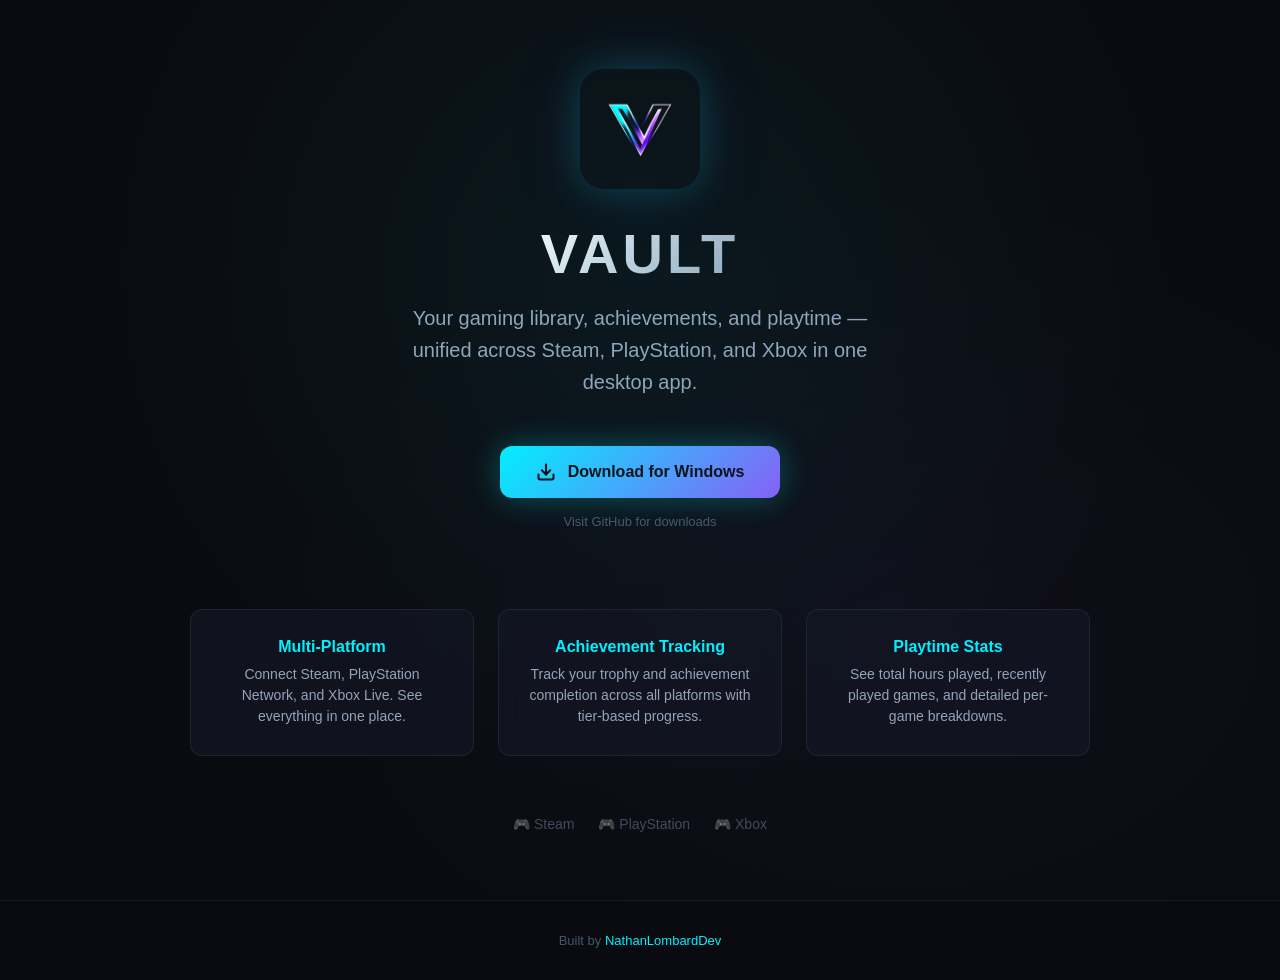
==== docs/index.html @ 3ed3e7dc "Add site code" ====
<!DOCTYPE html>
<html lang="en">
<head>
  <meta charset="UTF-8">
  <meta name="viewport" content="width=device-width, initial-scale=1.0">
  <title>Vault — Your Gaming Library, Unified</title>
  <style>
    * { margin: 0; padding: 0; box-sizing: border-box; }

    body {
      font-family: 'Inter', -apple-system, BlinkMacSystemFont, 'Segoe UI', sans-serif;
      background: #0a0b10;
      color: #f8fafc;
      min-height: 100vh;
      overflow-x: hidden;
    }

    .hero {
      display: flex;
      flex-direction: column;
      align-items: center;
      justify-content: center;
      min-height: 100vh;
      padding: 60px 24px;
      text-align: center;
      position: relative;
    }

    .hero::before {
      content: '';
      position: absolute;
      top: 0; left: 0; right: 0; bottom: 0;
      background: radial-gradient(ellipse at 50% 30%, rgba(0, 240, 255, 0.06) 0%, transparent 60%),
                  radial-gradient(ellipse at 70% 70%, rgba(139, 92, 246, 0.04) 0%, transparent 50%);
      pointer-events: none;
    }

    .logo {
      width: 120px;
      height: 120px;
      border-radius: 24px;
      margin-bottom: 32px;
      box-shadow: 0 0 40px rgba(0, 240, 255, 0.2), 0 0 80px rgba(139, 92, 246, 0.1);
      position: relative;
    }

    h1 {
      font-size: 56px;
      font-weight: 800;
      letter-spacing: 4px;
      margin-bottom: 16px;
      background: linear-gradient(135deg, #f8fafc 0%, #94a3b8 100%);
      -webkit-background-clip: text;
      -webkit-text-fill-color: transparent;
    }

    .tagline {
      font-size: 20px;
      color: #94a3b8;
      max-width: 500px;
      line-height: 1.6;
      margin-bottom: 48px;
    }

    .download-btn {
      display: inline-flex;
      align-items: center;
      gap: 12px;
      padding: 16px 36px;
      background: linear-gradient(135deg, #00f0ff 0%, #8b5cf6 100%);
      color: #0a0b10;
      font-size: 16px;
      font-weight: 700;
      border: none;
      border-radius: 12px;
      cursor: pointer;
      text-decoration: none;
      transition: transform 0.2s, box-shadow 0.2s;
      box-shadow: 0 0 30px rgba(0, 240, 255, 0.3);
    }

    .download-btn:hover {
      transform: translateY(-2px);
      box-shadow: 0 0 50px rgba(0, 240, 255, 0.4), 0 8px 32px rgba(0, 0, 0, 0.4);
    }

    .download-btn svg {
      width: 20px;
      height: 20px;
    }

    .version {
      margin-top: 16px;
      font-size: 13px;
      color: #475569;
    }

    .features {
      display: grid;
      grid-template-columns: repeat(auto-fit, minmax(240px, 1fr));
      gap: 24px;
      max-width: 900px;
      margin-top: 80px;
      position: relative;
    }

    .feature-card {
      background: rgba(21, 24, 38, 0.65);
      border: 1px solid rgba(255, 255, 255, 0.07);
      border-radius: 12px;
      padding: 28px 24px;
      backdrop-filter: blur(12px);
    }

    .feature-card h3 {
      font-size: 16px;
      font-weight: 700;
      margin-bottom: 8px;
      color: #00f0ff;
    }

    .feature-card p {
      font-size: 14px;
      color: #94a3b8;
      line-height: 1.5;
    }

    .platforms {
      display: flex;
      gap: 24px;
      margin-top: 60px;
      opacity: 0.6;
      font-size: 14px;
      color: #64748b;
    }

    .platforms span {
      display: flex;
      align-items: center;
      gap: 6px;
    }

    footer {
      text-align: center;
      padding: 32px;
      color: #475569;
      font-size: 13px;
      border-top: 1px solid rgba(255, 255, 255, 0.05);
    }

    footer a {
      color: #00f0ff;
      text-decoration: none;
    }
  </style>
</head>
<body>
  <section class="hero">
    <img src="icon.png" alt="Vault" class="logo" />
    <h1>VAULT</h1>
    <p class="tagline">Your gaming library, achievements, and playtime — unified across Steam, PlayStation, and Xbox in one desktop app.</p>

    <a id="download-btn" href="#" class="download-btn">
      <svg viewBox="0 0 24 24" fill="none" stroke="currentColor" stroke-width="2.5" stroke-linecap="round" stroke-linejoin="round">
        <path d="M21 15v4a2 2 0 0 1-2 2H5a2 2 0 0 1-2-2v-4" />
        <polyline points="7 10 12 15 17 10" />
        <line x1="12" y1="15" x2="12" y2="3" />
      </svg>
      <span id="download-text">Download for Windows</span>
    </a>
    <p class="version" id="version-text">Checking latest version...</p>

    <div class="features">
      <div class="feature-card">
        <h3>Multi-Platform</h3>
        <p>Connect Steam, PlayStation Network, and Xbox Live. See everything in one place.</p>
      </div>
      <div class="feature-card">
        <h3>Achievement Tracking</h3>
        <p>Track your trophy and achievement completion across all platforms with tier-based progress.</p>
      </div>
      <div class="feature-card">
        <h3>Playtime Stats</h3>
        <p>See total hours played, recently played games, and detailed per-game breakdowns.</p>
      </div>
    </div>

    <div class="platforms">
      <span>🎮 Steam</span>
      <span>🎮 PlayStation</span>
      <span>🎮 Xbox</span>
    </div>
  </section>

  <footer>
    <p>Built by <a href="https://github.com/NathanLombardDev">NathanLombardDev</a></p>
  </footer>

  <script>
    fetch('https://api.github.com/repos/NathanLombardDev/vault-releases/releases/latest')
      .then(r => r.json())
      .then(release => {
        const setupAsset = release.assets.find(a => a.name.endsWith('.exe') && a.name.includes('Setup'));
        const btn = document.getElementById('download-btn');
        const text = document.getElementById('download-text');
        const version = document.getElementById('version-text');

        if (setupAsset) {
          btn.href = setupAsset.browser_download_url;
          text.textContent = `Download Vault ${release.tag_name}`;
          version.textContent = `${release.tag_name} — Windows 10/11`;
        } else {
          text.textContent = 'Download for Windows';
          version.textContent = 'Latest release available';
          btn.href = release.html_url;
        }
      })
      .catch(() => {
        document.getElementById('version-text').textContent = 'Visit GitHub for downloads';
        document.getElementById('download-btn').href = 'https://github.com/NathanLombardDev/vault-releases/releases/latest';
      });
  </script>
</body>
</html>
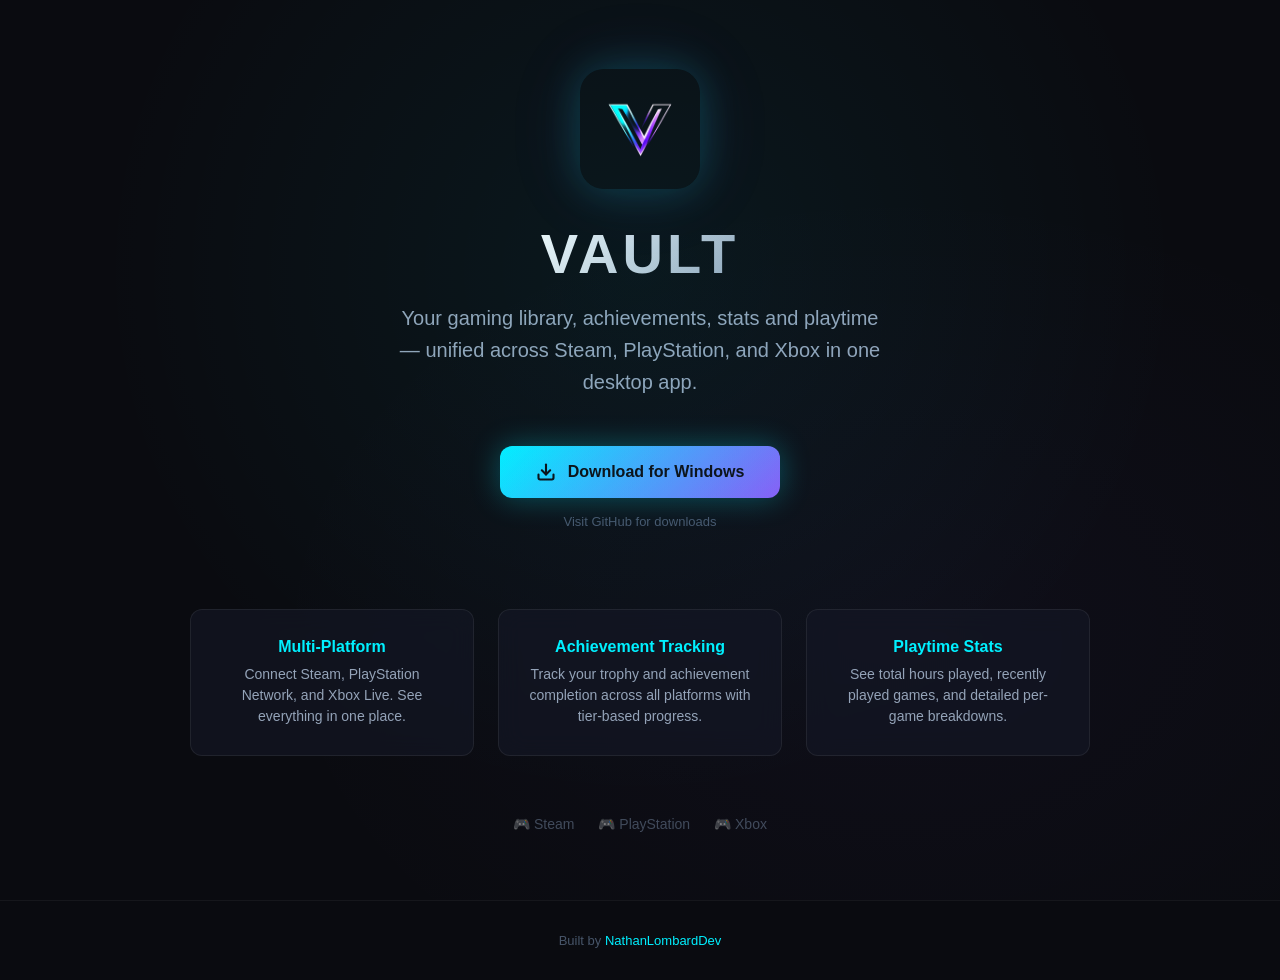
==== commit 5667cea8: "Update" ====
--- a/docs/index.html
+++ b/docs/index.html
@@ -158,7 +158,7 @@
   <section class="hero">
     <img src="icon.png" alt="Vault" class="logo" />
     <h1>VAULT</h1>
-    <p class="tagline">Your gaming library, achievements, and playtime — unified across Steam, PlayStation, and Xbox in one desktop app.</p>
+    <p class="tagline">Your gaming library, achievements, stats and playtime — unified across Steam, PlayStation, and Xbox in one desktop app.</p>
 
     <a id="download-btn" href="#" class="download-btn">
       <svg viewBox="0 0 24 24" fill="none" stroke="currentColor" stroke-width="2.5" stroke-linecap="round" stroke-linejoin="round">
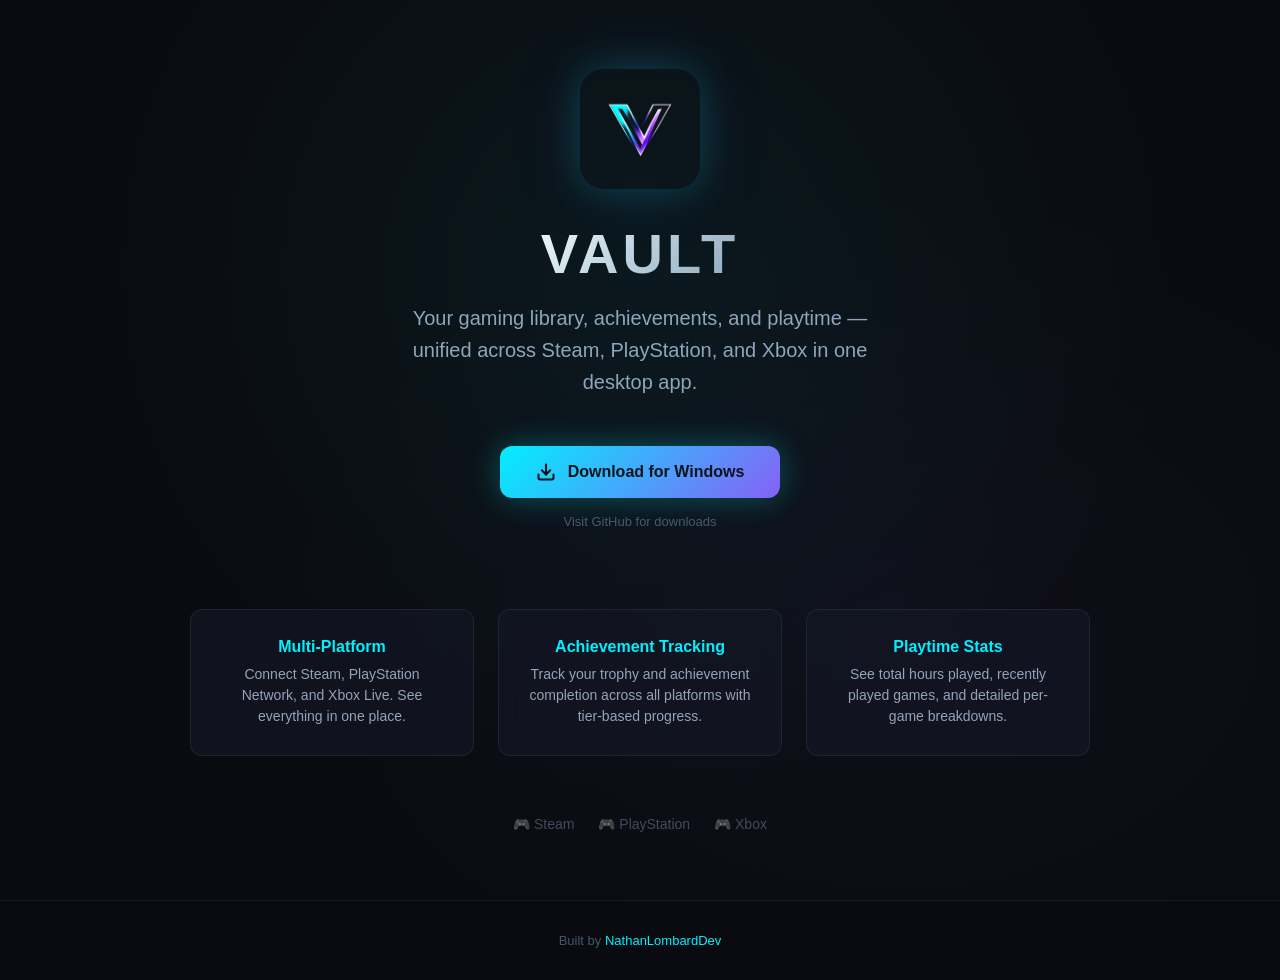
==== commit e296c32e: "Update" ====
--- a/docs/index.html
+++ b/docs/index.html
@@ -4,6 +4,29 @@
   <meta charset="UTF-8">
   <meta name="viewport" content="width=device-width, initial-scale=1.0">
   <title>Vault — Your Gaming Library, Unified</title>
+  
+  <!-- SEO -->
+  <meta name="description" content="Vault is a free desktop app that unifies your Steam, PlayStation, and Epic Games libraries. Track achievements, playtime, and stats across all platforms in one place.">
+  <meta name="keywords" content="vault gaming, gaming library manager, steam tracker, playstation trophies tracker, epic games library, achievement tracker, game launcher, playtime tracker, unified gaming hub, PC gaming app">
+  <meta name="author" content="NathanLombardDev">
+  <link rel="canonical" href="https://nathanlombarddev.github.io/vault-site/">
+
+  <!-- Open Graph (Facebook, Discord, etc.) -->
+  <meta property="og:title" content="Vault — Your Gaming Library, Unified">
+  <meta property="og:description" content="Track your Steam, PlayStation, and Epic Games library, achievements, and playtime in one free desktop app.">
+  <meta property="og:type" content="website">
+  <meta property="og:url" content="https://nathanlombarddev.github.io/vault-site/">
+  <meta property="og:image" content="https://nathanlombarddev.github.io/vault-site/icon.png">
+  <meta property="og:site_name" content="Vault">
+
+  <!-- Twitter Card -->
+  <meta name="twitter:card" content="summary">
+  <meta name="twitter:title" content="Vault — Your Gaming Library, Unified">
+  <meta name="twitter:description" content="Steam + PlayStation + Epic in one app. Track achievements, playtime, and gaming stats.">
+  <meta name="twitter:image" content="https://nathanlombarddev.github.io/vault-site/icon.png">
+
+  <!-- Favicon -->
+  <link rel="icon" type="image/png" href="icon.png">
   <style>
     * { margin: 0; padding: 0; box-sizing: border-box; }
 
@@ -158,7 +181,7 @@
   <section class="hero">
     <img src="icon.png" alt="Vault" class="logo" />
     <h1>VAULT</h1>
-    <p class="tagline">Your gaming library, achievements, stats and playtime — unified across Steam, PlayStation, and Xbox in one desktop app.</p>
+    <p class="tagline">Your gaming library, achievements, and playtime — unified across Steam, PlayStation, and Xbox in one desktop app.</p>
 
     <a id="download-btn" href="#" class="download-btn">
       <svg viewBox="0 0 24 24" fill="none" stroke="currentColor" stroke-width="2.5" stroke-linecap="round" stroke-linejoin="round">
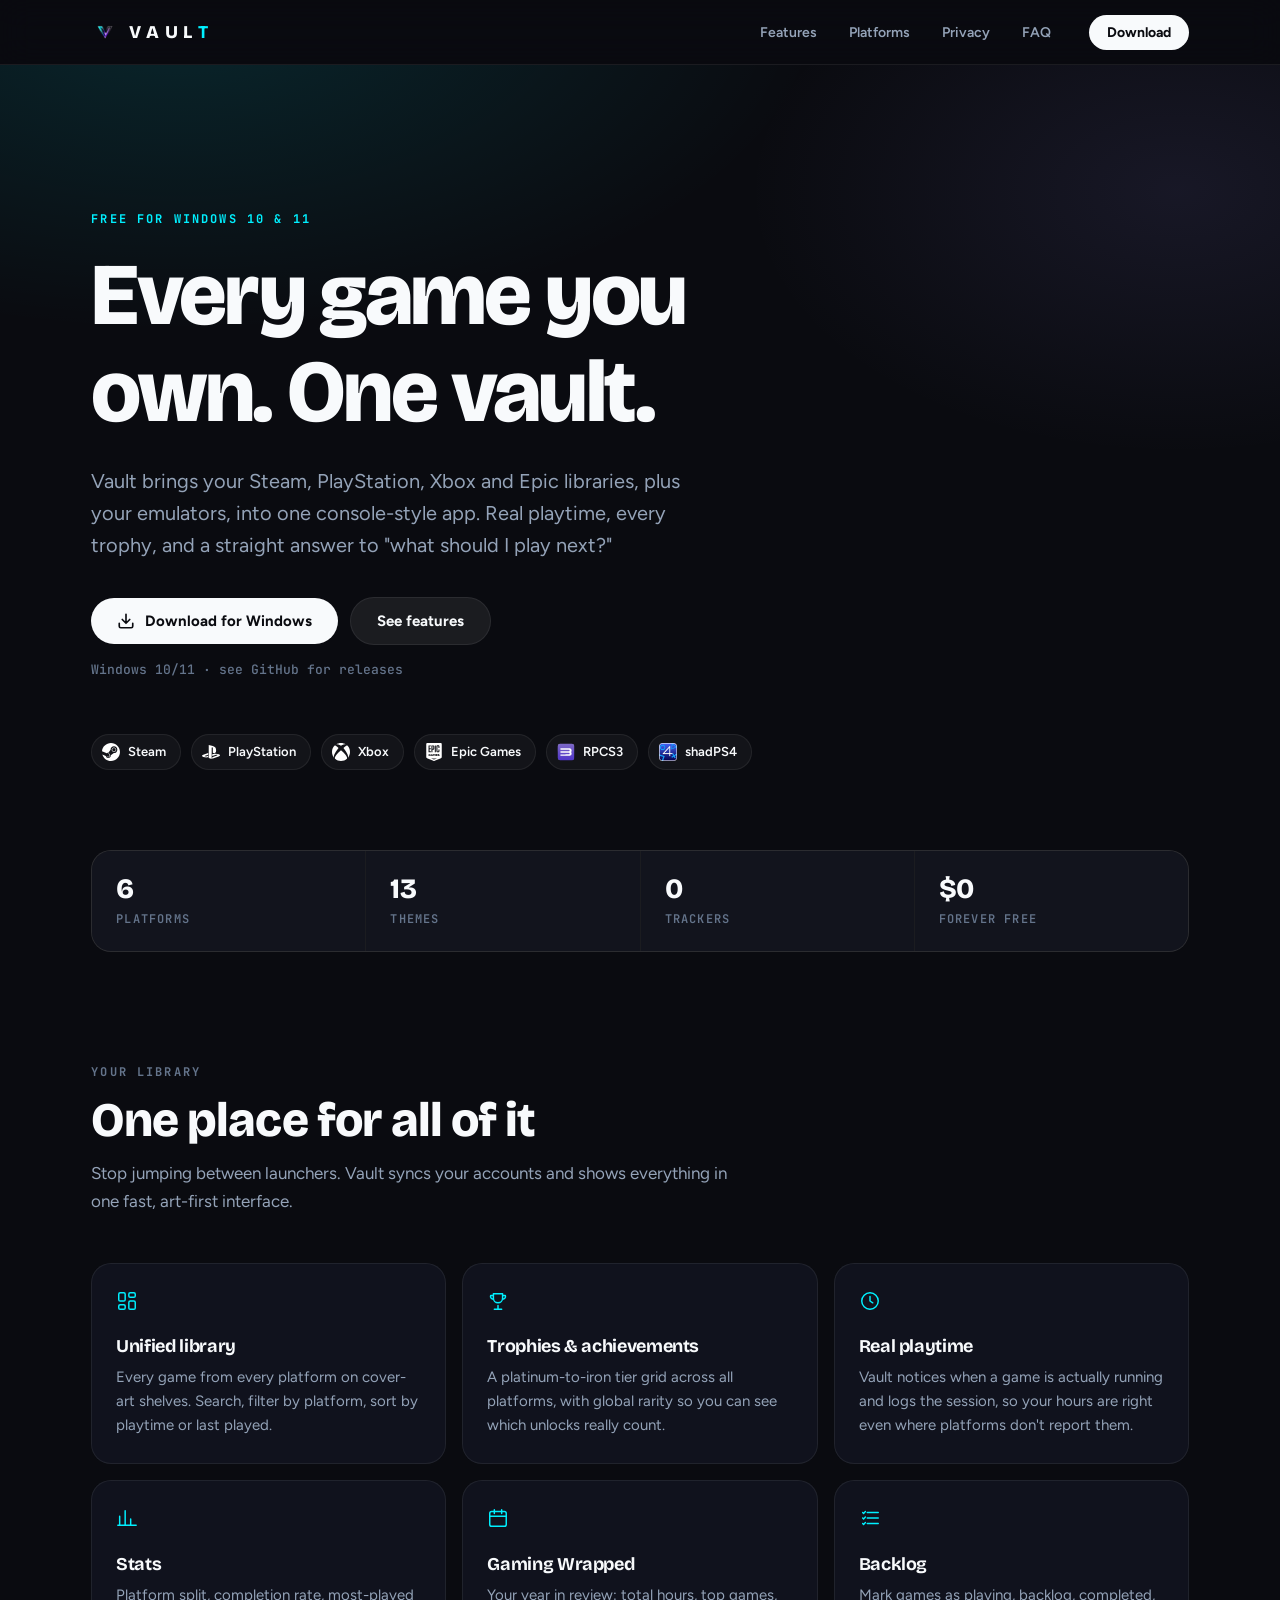
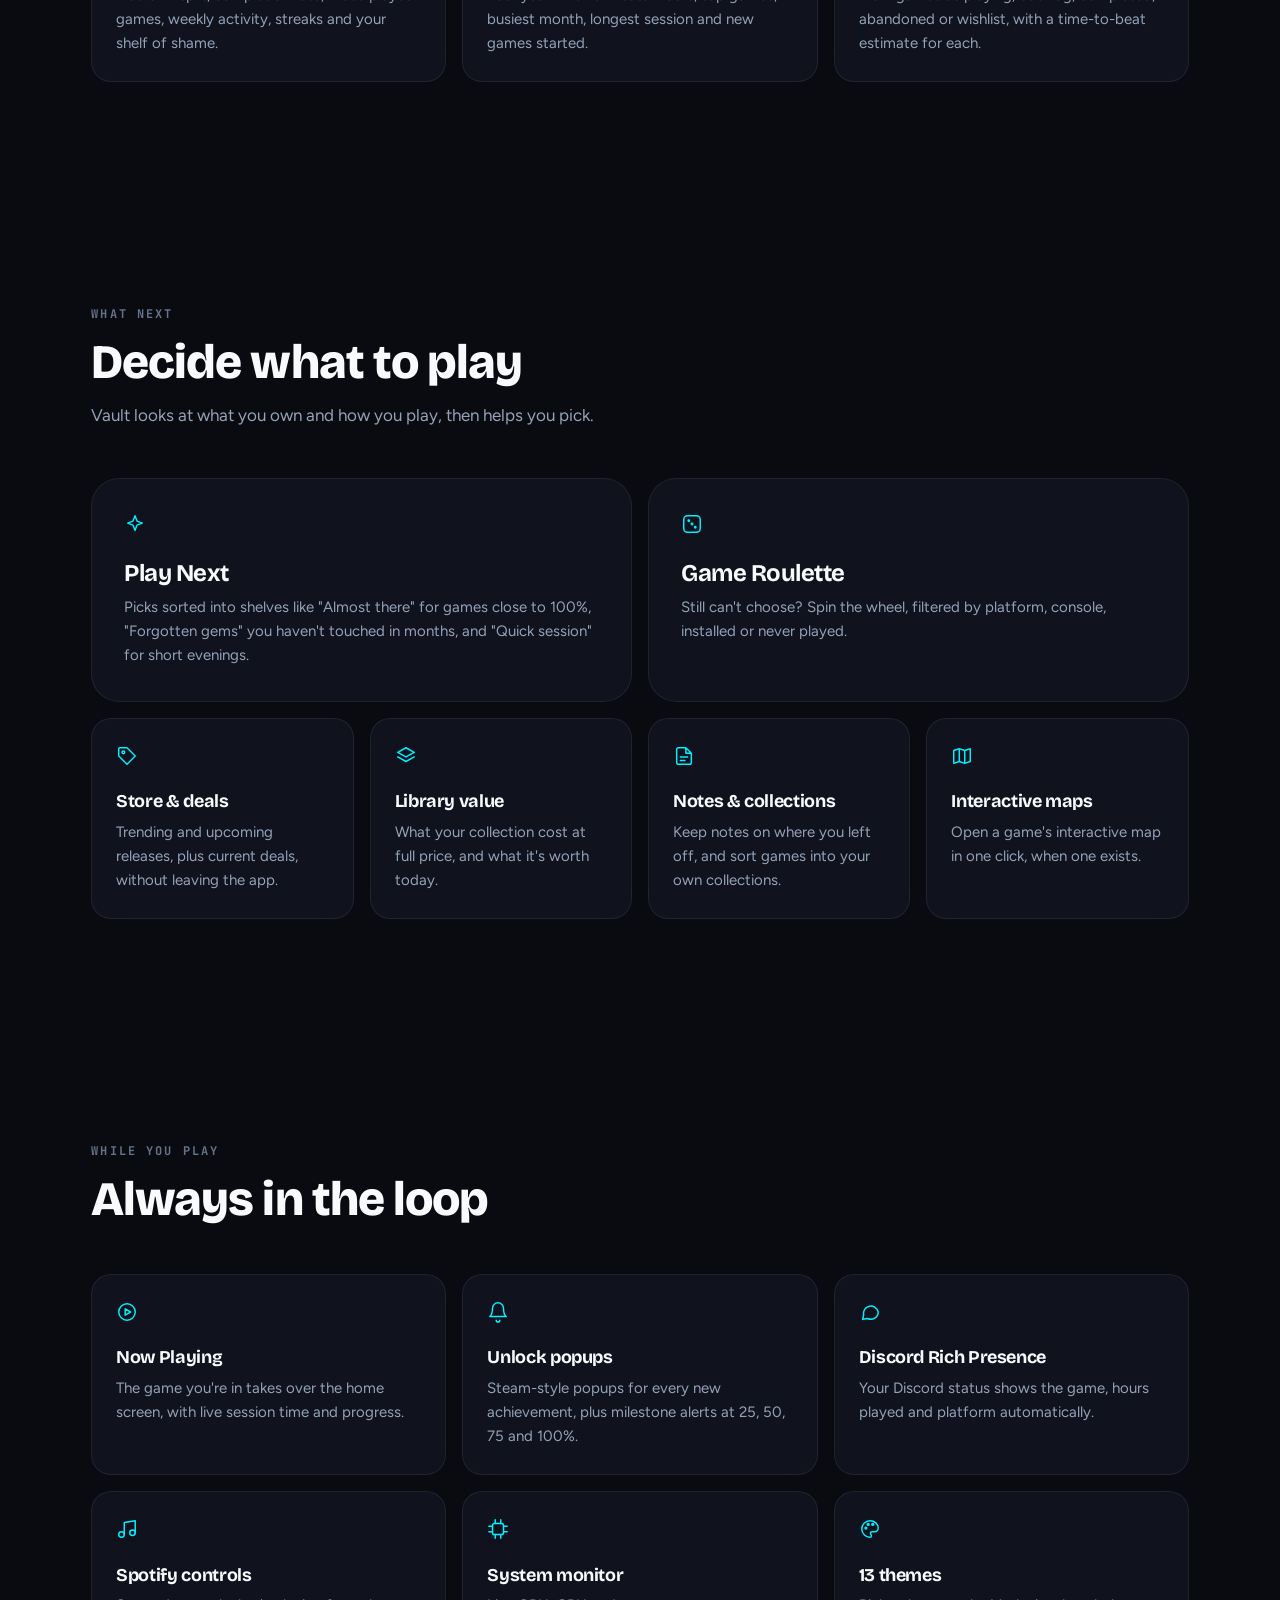
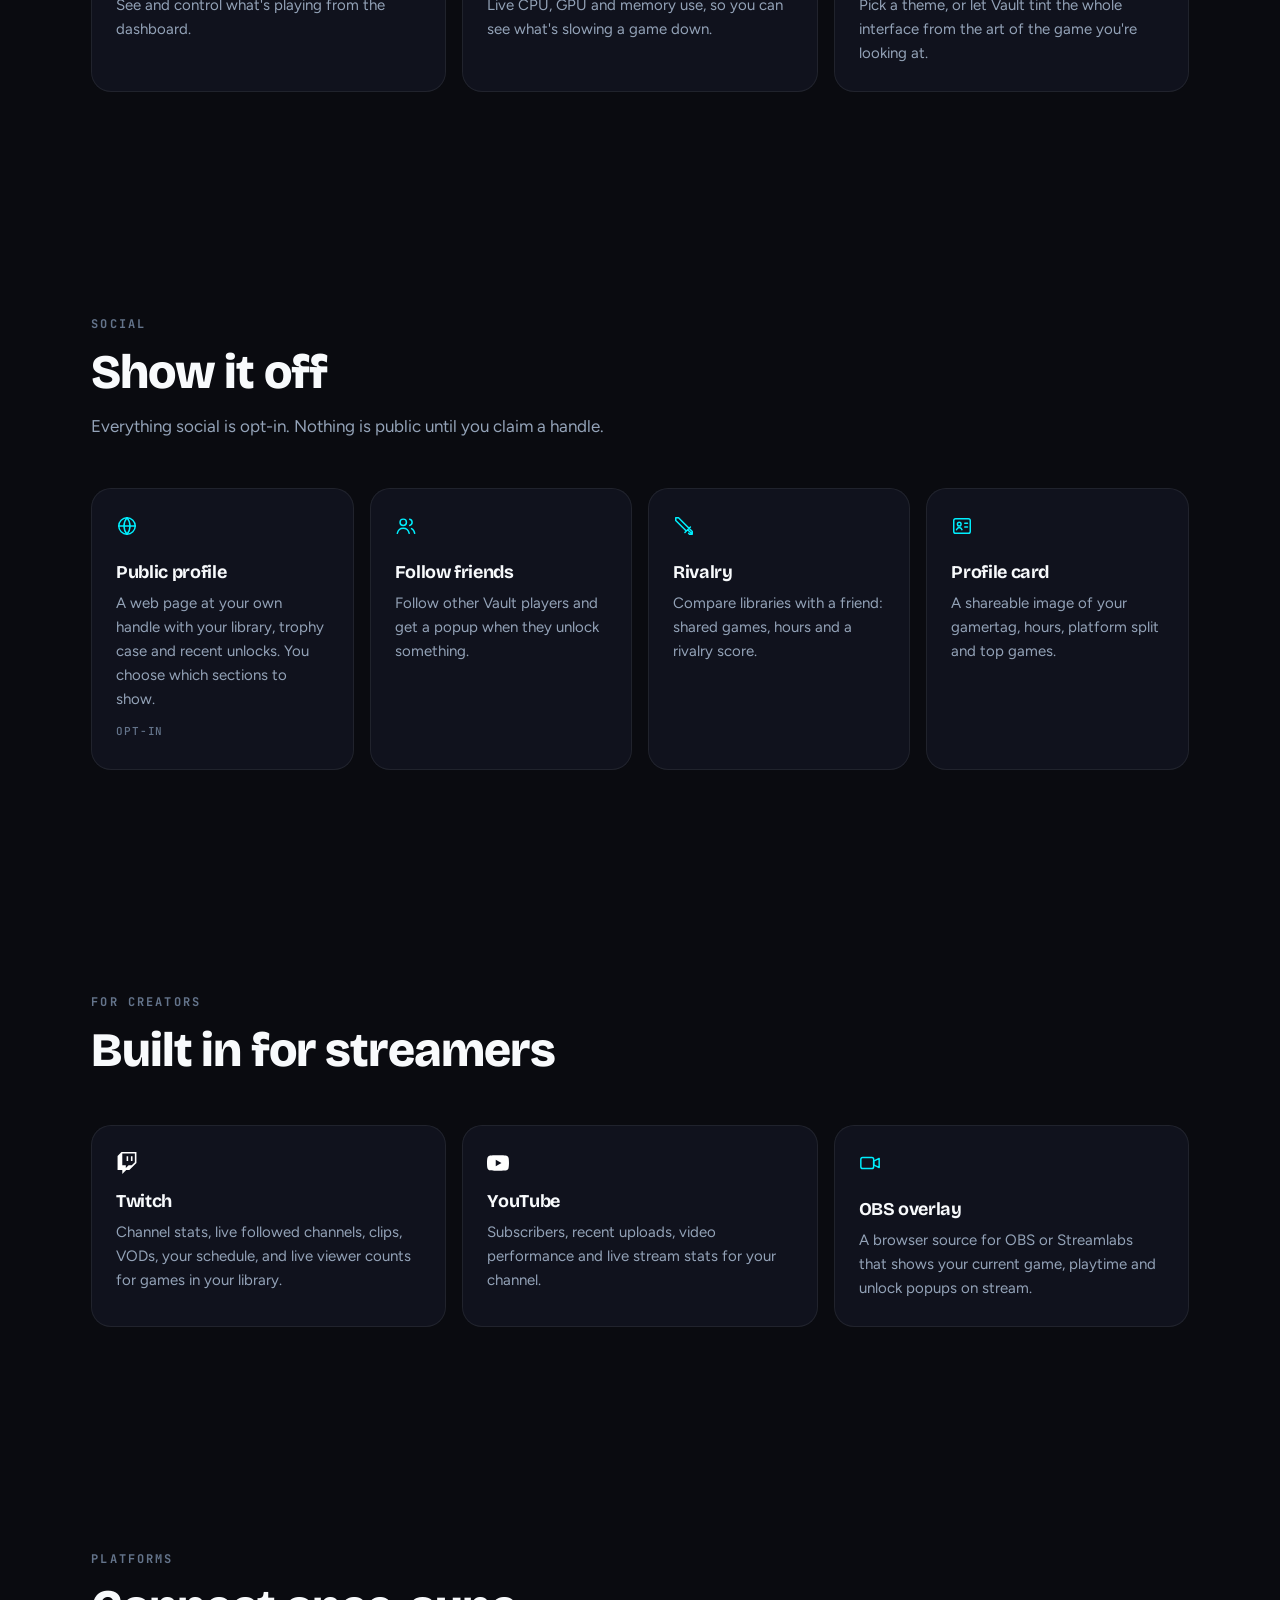
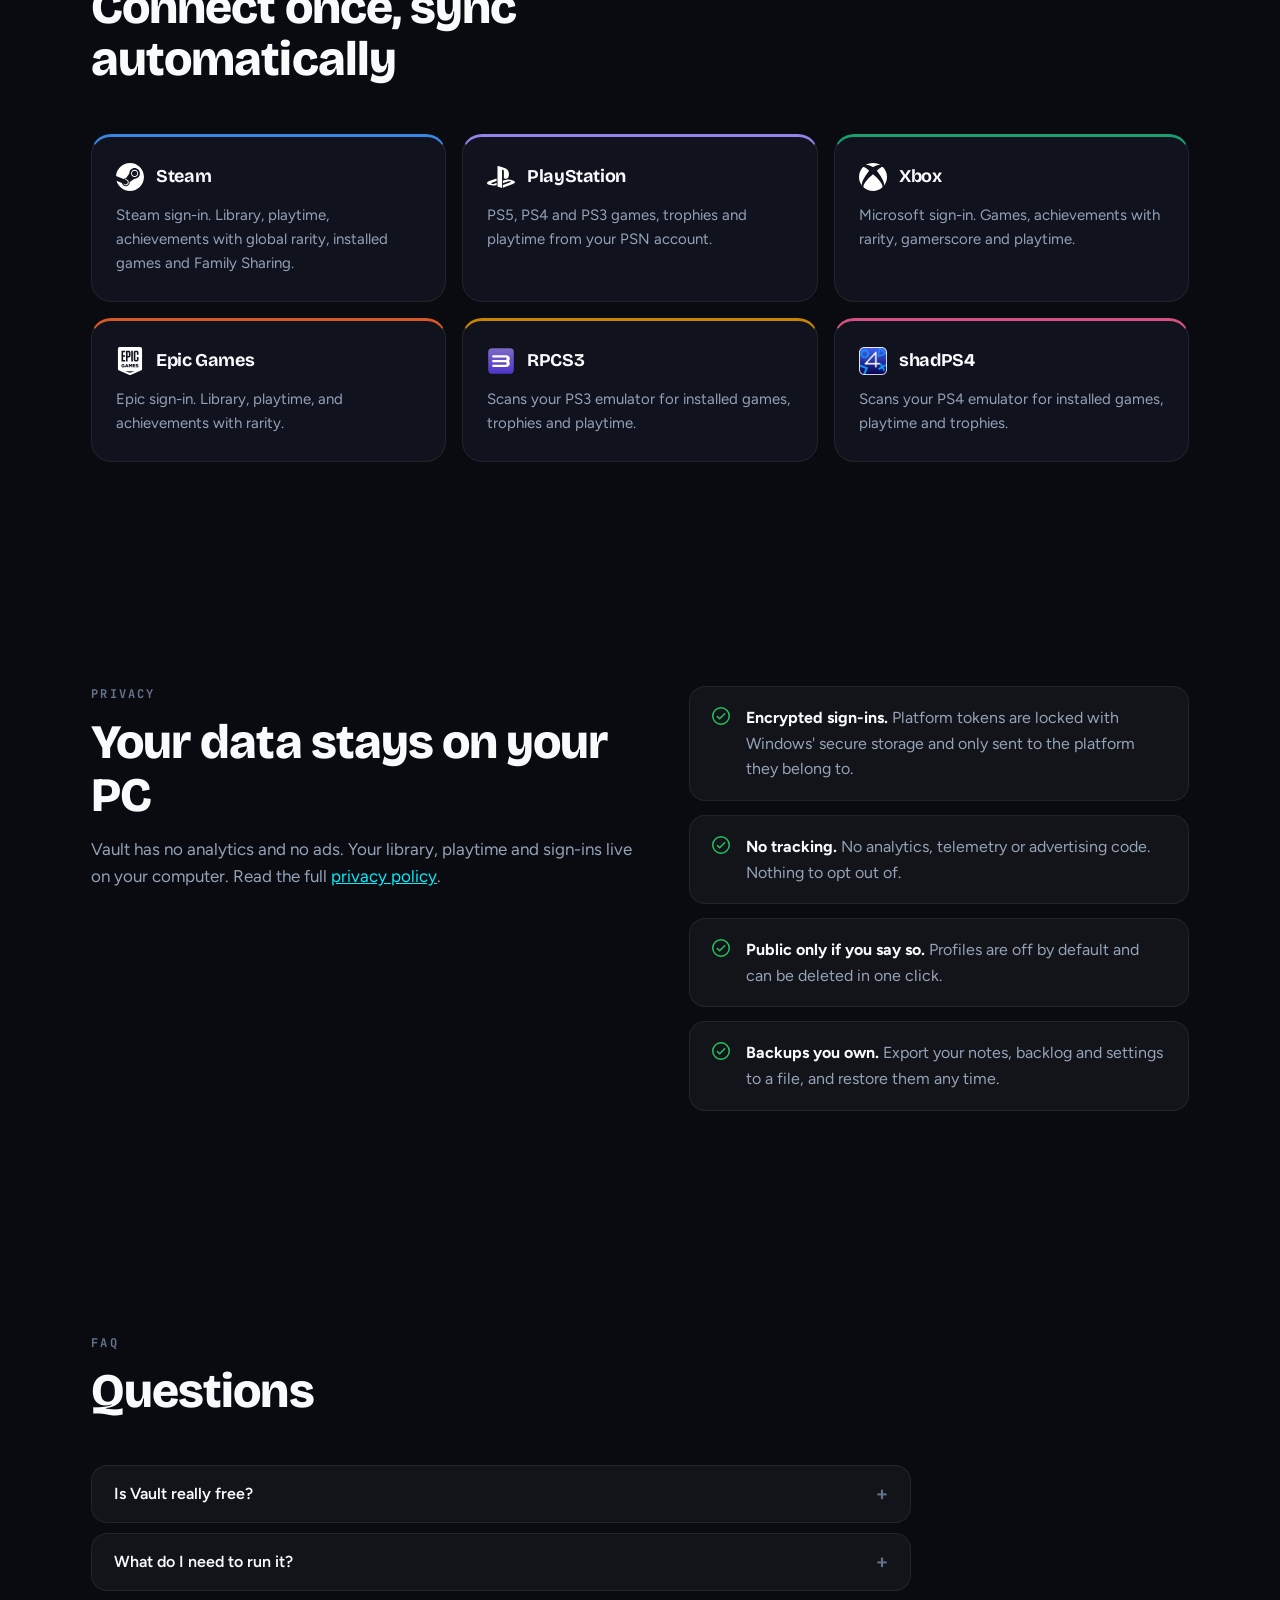
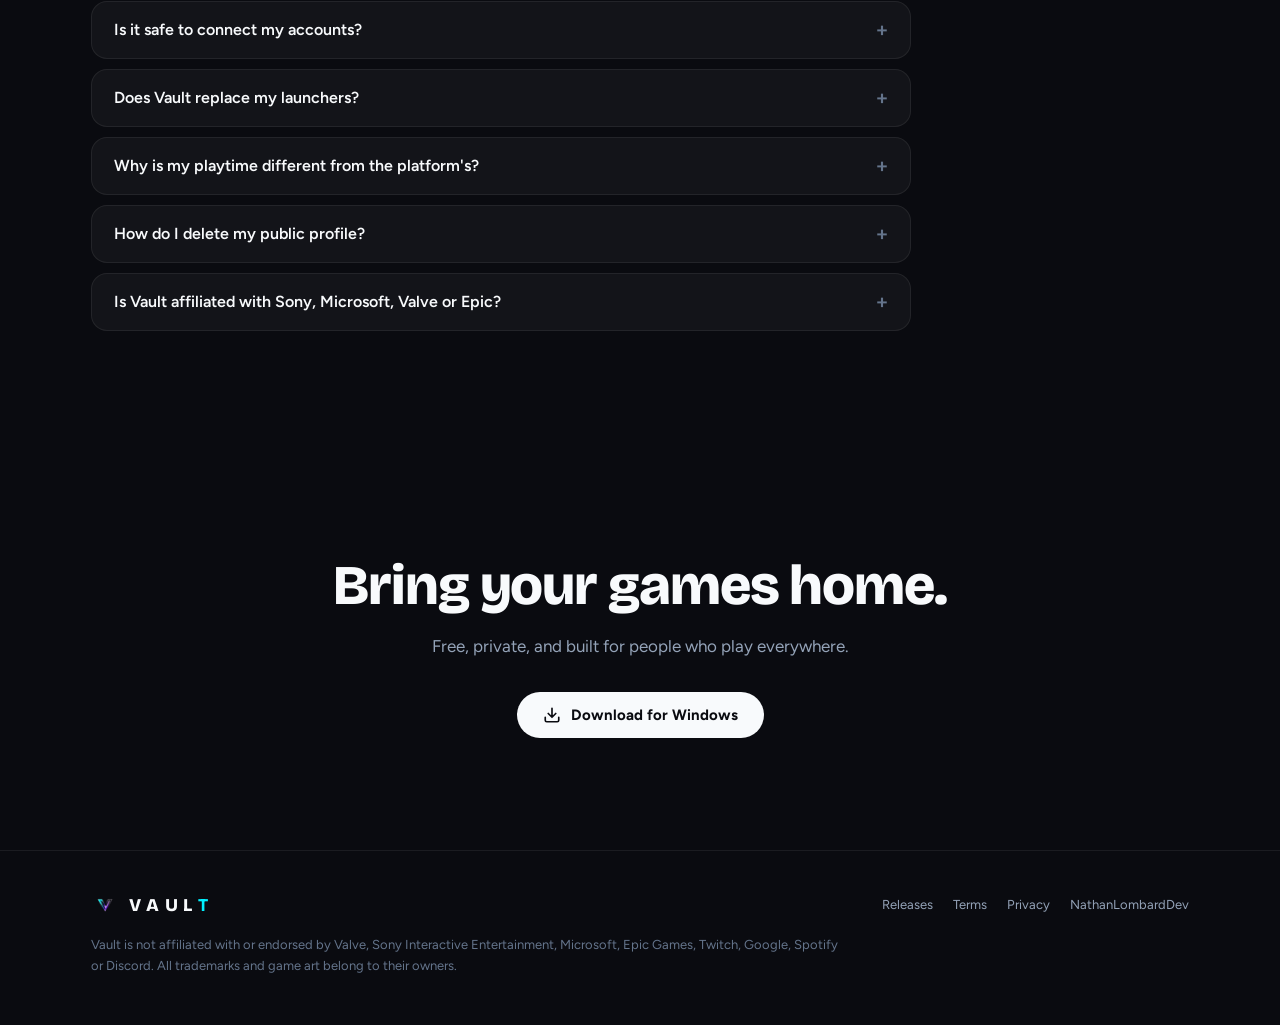
==== commit 72f6b883: "Update site" ====
--- a/docs/index.html
+++ b/docs/index.html
@@ -5,242 +5,302 @@
   <meta name="viewport" content="width=device-width, initial-scale=1.0">
   <title>Vault — Your Gaming Library, Unified</title>
   
+  <!-- Google Verification -->
+  <meta name="google-site-verification" content="nb3yMIqerQhHMlQplHoKM-nxsQSkaZ259lTIOBKz8V0" />
+
   <!-- SEO -->
-  <meta name="description" content="Vault is a free desktop app that unifies your Steam, PlayStation, and Epic Games libraries. Track achievements, playtime, and stats across all platforms in one place.">
-  <meta name="keywords" content="vault gaming, gaming library manager, steam tracker, playstation trophies tracker, epic games library, achievement tracker, game launcher, playtime tracker, unified gaming hub, PC gaming app">
+  <meta name="description" content="Vault is a free desktop app that unifies your Steam, PlayStation, Xbox, and Epic Games libraries. Track achievements, playtime, stats, emulators, public profiles, and more — all in one place.">
+  <meta name="keywords" content="vault gaming, gaming library manager, steam tracker, playstation trophies tracker, xbox achievements, epic games library, achievement tracker, game launcher, playtime tracker, unified gaming hub, PC gaming app, twitch integration, youtube gaming, discord rich presence, gaming wrapped, gaming stats">
   <meta name="author" content="NathanLombardDev">
-  <link rel="canonical" href="https://nathanlombarddev.github.io/vault-site/">
+  <link rel="canonical" href="https://vault.gamer.free/">
 
   <!-- Open Graph (Facebook, Discord, etc.) -->
   <meta property="og:title" content="Vault — Your Gaming Library, Unified">
-  <meta property="og:description" content="Track your Steam, PlayStation, and Epic Games library, achievements, and playtime in one free desktop app.">
+  <meta property="og:description" content="Track your Steam, PlayStation, Xbox, and Epic Games library, achievements, and playtime in one free desktop app.">
   <meta property="og:type" content="website">
-  <meta property="og:url" content="https://nathanlombarddev.github.io/vault-site/">
-  <meta property="og:image" content="https://nathanlombarddev.github.io/vault-site/icon.png">
+  <meta property="og:url" content="https://vault.gamer.free/">
+  <meta property="og:image" content="https://vault.gamer.free/icon.png">
   <meta property="og:site_name" content="Vault">
 
   <!-- Twitter Card -->
-  <meta name="twitter:card" content="summary">
+  <meta name="twitter:card" content="summary_large_image">
   <meta name="twitter:title" content="Vault — Your Gaming Library, Unified">
-  <meta name="twitter:description" content="Steam + PlayStation + Epic in one app. Track achievements, playtime, and gaming stats.">
-  <meta name="twitter:image" content="https://nathanlombarddev.github.io/vault-site/icon.png">
+  <meta name="twitter:description" content="Steam + PlayStation + Xbox + Epic in one app. Track achievements, playtime, streaming stats, and more.">
+  <meta name="twitter:image" content="https://vault.gamer.free/icon.png">
+
+  <!-- Structured Data -->
+  <script type="application/ld+json">
+  {
+    "@context": "https://schema.org",
+    "@type": "SoftwareApplication",
+    "name": "Vault",
+    "description": "A free Windows app that unifies your Steam, PlayStation, Xbox, Epic Games and emulator libraries with achievement tracking, real playtime, stats, public profiles and Twitch/YouTube integration.",
+    "applicationCategory": "GameApplication",
+    "operatingSystem": "Windows",
+    "offers": { "@type": "Offer", "price": "0", "priceCurrency": "USD" },
+    "author": { "@type": "Person", "name": "NathanLombardDev" },
+    "url": "https://vault.gamer.free/"
+  }
+  </script>
 
   <!-- Favicon -->
   <link rel="icon" type="image/png" href="icon.png">
-  <style>
-    * { margin: 0; padding: 0; box-sizing: border-box; }
-
-    body {
-      font-family: 'Inter', -apple-system, BlinkMacSystemFont, 'Segoe UI', sans-serif;
-      background: #0a0b10;
-      color: #f8fafc;
-      min-height: 100vh;
-      overflow-x: hidden;
-    }
-
-    .hero {
-      display: flex;
-      flex-direction: column;
-      align-items: center;
-      justify-content: center;
-      min-height: 100vh;
-      padding: 60px 24px;
-      text-align: center;
-      position: relative;
-    }
-
-    .hero::before {
-      content: '';
-      position: absolute;
-      top: 0; left: 0; right: 0; bottom: 0;
-      background: radial-gradient(ellipse at 50% 30%, rgba(0, 240, 255, 0.06) 0%, transparent 60%),
-                  radial-gradient(ellipse at 70% 70%, rgba(139, 92, 246, 0.04) 0%, transparent 50%);
-      pointer-events: none;
-    }
-
-    .logo {
-      width: 120px;
-      height: 120px;
-      border-radius: 24px;
-      margin-bottom: 32px;
-      box-shadow: 0 0 40px rgba(0, 240, 255, 0.2), 0 0 80px rgba(139, 92, 246, 0.1);
-      position: relative;
-    }
-
-    h1 {
-      font-size: 56px;
-      font-weight: 800;
-      letter-spacing: 4px;
-      margin-bottom: 16px;
-      background: linear-gradient(135deg, #f8fafc 0%, #94a3b8 100%);
-      -webkit-background-clip: text;
-      -webkit-text-fill-color: transparent;
-    }
-
-    .tagline {
-      font-size: 20px;
-      color: #94a3b8;
-      max-width: 500px;
-      line-height: 1.6;
-      margin-bottom: 48px;
-    }
-
-    .download-btn {
-      display: inline-flex;
-      align-items: center;
-      gap: 12px;
-      padding: 16px 36px;
-      background: linear-gradient(135deg, #00f0ff 0%, #8b5cf6 100%);
-      color: #0a0b10;
-      font-size: 16px;
-      font-weight: 700;
-      border: none;
-      border-radius: 12px;
-      cursor: pointer;
-      text-decoration: none;
-      transition: transform 0.2s, box-shadow 0.2s;
-      box-shadow: 0 0 30px rgba(0, 240, 255, 0.3);
-    }
-
-    .download-btn:hover {
-      transform: translateY(-2px);
-      box-shadow: 0 0 50px rgba(0, 240, 255, 0.4), 0 8px 32px rgba(0, 0, 0, 0.4);
-    }
-
-    .download-btn svg {
-      width: 20px;
-      height: 20px;
-    }
-
-    .version {
-      margin-top: 16px;
-      font-size: 13px;
-      color: #475569;
-    }
-
-    .features {
-      display: grid;
-      grid-template-columns: repeat(auto-fit, minmax(240px, 1fr));
-      gap: 24px;
-      max-width: 900px;
-      margin-top: 80px;
-      position: relative;
-    }
-
-    .feature-card {
-      background: rgba(21, 24, 38, 0.65);
-      border: 1px solid rgba(255, 255, 255, 0.07);
-      border-radius: 12px;
-      padding: 28px 24px;
-      backdrop-filter: blur(12px);
-    }
-
-    .feature-card h3 {
-      font-size: 16px;
-      font-weight: 700;
-      margin-bottom: 8px;
-      color: #00f0ff;
-    }
-
-    .feature-card p {
-      font-size: 14px;
-      color: #94a3b8;
-      line-height: 1.5;
-    }
-
-    .platforms {
-      display: flex;
-      gap: 24px;
-      margin-top: 60px;
-      opacity: 0.6;
-      font-size: 14px;
-      color: #64748b;
-    }
-
-    .platforms span {
-      display: flex;
-      align-items: center;
-      gap: 6px;
-    }
-
-    footer {
-      text-align: center;
-      padding: 32px;
-      color: #475569;
-      font-size: 13px;
-      border-top: 1px solid rgba(255, 255, 255, 0.05);
-    }
-
-    footer a {
-      color: #00f0ff;
-      text-decoration: none;
-    }
-  </style>
+  <link rel="preconnect" href="https://fonts.googleapis.com">
+  <link rel="preconnect" href="https://fonts.gstatic.com" crossorigin>
+  <link href="https://fonts.googleapis.com/css2?family=Bricolage+Grotesque:opsz,wght@12..96,700;12..96,800&family=Figtree:wght@400;500;600;700&family=JetBrains+Mono:wght@500;700&display=swap" rel="stylesheet">
+  <link rel="stylesheet" href="site.css">
 </head>
 <body>
-  <section class="hero">
-    <img src="icon.png" alt="Vault" class="logo" />
-    <h1>VAULT</h1>
-    <p class="tagline">Your gaming library, achievements, and playtime — unified across Steam, PlayStation, and Xbox in one desktop app.</p>
-
-    <a id="download-btn" href="#" class="download-btn">
-      <svg viewBox="0 0 24 24" fill="none" stroke="currentColor" stroke-width="2.5" stroke-linecap="round" stroke-linejoin="round">
-        <path d="M21 15v4a2 2 0 0 1-2 2H5a2 2 0 0 1-2-2v-4" />
-        <polyline points="7 10 12 15 17 10" />
-        <line x1="12" y1="15" x2="12" y2="3" />
-      </svg>
-      <span id="download-text">Download for Windows</span>
-    </a>
-    <p class="version" id="version-text">Checking latest version...</p>
-
-    <div class="features">
-      <div class="feature-card">
-        <h3>Multi-Platform</h3>
-        <p>Connect Steam, PlayStation Network, and Xbox Live. See everything in one place.</p>
-      </div>
-      <div class="feature-card">
-        <h3>Achievement Tracking</h3>
-        <p>Track your trophy and achievement completion across all platforms with tier-based progress.</p>
-      </div>
-      <div class="feature-card">
-        <h3>Playtime Stats</h3>
-        <p>See total hours played, recently played games, and detailed per-game breakdowns.</p>
-      </div>
+  <svg width="0" height="0" style="position:absolute" aria-hidden="true">
+    <symbol id="i-download" viewBox="0 0 24 24"><path d="M21 15v4a2 2 0 0 1-2 2H5a2 2 0 0 1-2-2v-4M7 10l5 5 5-5M12 15V3"/></symbol>
+    <symbol id="i-grid" viewBox="0 0 24 24"><rect x="3" y="3" width="7" height="9" rx="1.5"/><rect x="14" y="3" width="7" height="5" rx="1.5"/><rect x="14" y="12" width="7" height="9" rx="1.5"/><rect x="3" y="16" width="7" height="5" rx="1.5"/></symbol>
+    <symbol id="i-trophy" viewBox="0 0 24 24"><path d="M8 21h8M12 17v4M7 4h10v5a5 5 0 0 1-10 0V4zM7 6H4a3 3 0 0 0 3 4M17 6h3a3 3 0 0 1-3 4"/></symbol>
+    <symbol id="i-clock" viewBox="0 0 24 24"><circle cx="12" cy="12" r="9"/><path d="M12 7v5l3 2"/></symbol>
+    <symbol id="i-chart" viewBox="0 0 24 24"><path d="M4 20V10M10 20V4M16 20v-7M22 20H2"/></symbol>
+    <symbol id="i-calendar" viewBox="0 0 24 24"><rect x="3" y="5" width="18" height="16" rx="2"/><path d="M3 10h18M8 3v4M16 3v4"/></symbol>
+    <symbol id="i-list" viewBox="0 0 24 24"><path d="M9 6h12M9 12h12M9 18h12M4 6l1 1 2-2M4 12l1 1 2-2M4 18l1 1 2-2"/></symbol>
+    <symbol id="i-spark" viewBox="0 0 24 24"><path d="M12 3l2.2 5.8L20 11l-5.8 2.2L12 19l-2.2-5.8L4 11l5.8-2.2z"/></symbol>
+    <symbol id="i-dice" viewBox="0 0 24 24"><rect x="3" y="3" width="18" height="18" rx="4"/><circle cx="8.5" cy="8.5" r=".8"/><circle cx="15.5" cy="15.5" r=".8"/><circle cx="12" cy="12" r=".8"/></symbol>
+    <symbol id="i-tag" viewBox="0 0 24 24"><path d="M3 12V4a1 1 0 0 1 1-1h8l9 9-9 9z"/><circle cx="8" cy="8" r="1.5"/></symbol>
+    <symbol id="i-map" viewBox="0 0 24 24"><path d="M9 4L3 6v14l6-2 6 2 6-2V4l-6 2zM9 4v14M15 6v14"/></symbol>
+    <symbol id="i-note" viewBox="0 0 24 24"><path d="M14 3H6a2 2 0 0 0-2 2v14a2 2 0 0 0 2 2h12a2 2 0 0 0 2-2V9zM14 3v6h6M8 13h8M8 17h5"/></symbol>
+    <symbol id="i-play" viewBox="0 0 24 24"><circle cx="12" cy="12" r="9"/><path d="M10 8.5v7l6-3.5z"/></symbol>
+    <symbol id="i-bell" viewBox="0 0 24 24"><path d="M6 8a6 6 0 0 1 12 0c0 7 3 9 3 9H3s3-2 3-9M10 21a2 2 0 0 0 4 0"/></symbol>
+    <symbol id="i-users" viewBox="0 0 24 24"><circle cx="9" cy="8" r="3.5"/><path d="M2.5 20c.8-3.4 3.4-5.5 6.5-5.5s5.7 2.1 6.5 5.5M16 4.6a3.5 3.5 0 0 1 0 6.8M18 14.8c1.8.8 3 2.6 3.5 5.2"/></symbol>
+    <symbol id="i-chat" viewBox="0 0 24 24"><path d="M21 12a8 8 0 0 1-11.6 7.1L4 20l1-4.6A8 8 0 1 1 21 12z"/></symbol>
+    <symbol id="i-music" viewBox="0 0 24 24"><path d="M9 18V5l12-2v13"/><circle cx="6" cy="18" r="3"/><circle cx="18" cy="16" r="3"/></symbol>
+    <symbol id="i-cpu" viewBox="0 0 24 24"><rect x="6" y="6" width="12" height="12" rx="2"/><path d="M9 2v4M15 2v4M9 18v4M15 18v4M2 9h4M2 15h4M18 9h4M18 15h4"/></symbol>
+    <symbol id="i-globe" viewBox="0 0 24 24"><circle cx="12" cy="12" r="9"/><path d="M3 12h18M12 3a14 14 0 0 1 0 18M12 3a14 14 0 0 0 0 18"/></symbol>
+    <symbol id="i-swords" viewBox="0 0 24 24"><path d="M14.5 17.5L3 6V3h3l11.5 11.5M13 19l6-6M16 16l4 4M19 21l2-2M9.5 6.5L21 18v3h-3l-1-1"/></symbol>
+    <symbol id="i-card" viewBox="0 0 24 24"><rect x="3" y="4" width="18" height="16" rx="2"/><circle cx="9" cy="10" r="2"/><path d="M6 16c.6-1.6 1.8-2.4 3-2.4s2.4.8 3 2.4M15 9h3M15 13h3"/></symbol>
+    <symbol id="i-video" viewBox="0 0 24 24"><rect x="2" y="6" width="14" height="12" rx="2"/><path d="M16 10l6-3v10l-6-3z"/></symbol>
+    <symbol id="i-layers" viewBox="0 0 24 24"><path d="M12 3l9 5-9 5-9-5zM3 13l9 5 9-5"/></symbol>
+    <symbol id="i-palette" viewBox="0 0 24 24"><path d="M12 3a9 9 0 0 0 0 18c1.1 0 1.5-.8 1.5-1.5 0-1.5-1-1.7-1-3 0-1 .8-1.5 1.8-1.5H17a4 4 0 0 0 4-4c0-4.4-4-8-9-8z"/><circle cx="7.5" cy="11" r="1"/><circle cx="10" cy="7" r="1"/><circle cx="15" cy="7" r="1"/></symbol>
+    <symbol id="i-refresh" viewBox="0 0 24 24"><path d="M21 12a9 9 0 0 1-15.5 6.2M3 12A9 9 0 0 1 18.5 5.8M18 2v4h-4M6 22v-4h4"/></symbol>
+    <symbol id="i-check" viewBox="0 0 24 24"><circle cx="12" cy="12" r="9"/><path d="M8 12.5l2.5 2.5L16 9.5"/></symbol>
+  </svg>
+
+  <header class="top">
+    <div class="wrap">
+      <a class="brand" href="./"><img src="icon.png" alt=""><span>VAUL<b>T</b></span></a>
+      <nav class="nav" aria-label="Sections">
+        <a href="#features">Features</a>
+        <a href="#platforms">Platforms</a>
+        <a href="#privacy">Privacy</a>
+        <a href="#faq">FAQ</a>
+      </nav>
+      <a class="btn btn-play js-download" href="https://github.com/NathanLombardDev/vault-releases/releases/latest">Download</a>
     </div>
-
-    <div class="platforms">
-      <span>🎮 Steam</span>
-      <span>🎮 PlayStation</span>
-      <span>🎮 Xbox</span>
+  </header>
+
+  <main>
+    <section class="hero">
+      <div class="wrap">
+        <span class="eyebrow">Free for Windows 10 &amp; 11</span>
+        <h1>Every game you own. One vault.</h1>
+        <p class="lead">Vault brings your Steam, PlayStation, Xbox and Epic libraries, plus your emulators, into one console-style app. Real playtime, every trophy, and a straight answer to "what should I play next?"</p>
+        <div class="actions">
+          <a class="btn btn-play js-download" href="https://github.com/NathanLombardDev/vault-releases/releases/latest">
+            <svg class="icon"><use href="#i-download"/></svg><span class="js-download-text">Download for Windows</span>
+          </a>
+          <a class="btn btn-ghost" href="#features">See features</a>
+        </div>
+        <p class="version" id="version-text">Checking latest version…</p>
+
+        <div class="plats" aria-label="Supported platforms">
+          <span class="plat"><img src="platforms/steam.svg" alt="">Steam</span>
+          <span class="plat"><img src="platforms/playstation.svg" alt="">PlayStation</span>
+          <span class="plat"><img src="platforms/xbox.svg" alt="">Xbox</span>
+          <span class="plat"><img src="platforms/epic.svg" alt="">Epic Games</span>
+          <span class="plat"><img src="platforms/rpcs3.svg" alt="">RPCS3</span>
+          <span class="plat"><img src="platforms/shadps4.png" alt="">shadPS4</span>
+        </div>
+      </div>
+    </section>
+
+    <div class="wrap">
+      <div class="stats">
+        <div><b>6</b><span>Platforms</span></div>
+        <div><b>13</b><span>Themes</span></div>
+        <div><b>0</b><span>Trackers</span></div>
+        <div><b>$0</b><span>Forever free</span></div>
+      </div>
     </div>
-  </section>
+
+    <section id="features">
+      <div class="wrap">
+        <div class="sec-h">
+          <span class="label">Your library</span>
+          <h2>One place for all of it</h2>
+          <p>Stop jumping between launchers. Vault syncs your accounts and shows everything in one fast, art-first interface.</p>
+        </div>
+        <div class="grid">
+          <div class="card"><svg class="icon"><use href="#i-grid"/></svg><h3>Unified library</h3><p>Every game from every platform on cover-art shelves. Search, filter by platform, sort by playtime or last played.</p></div>
+          <div class="card"><svg class="icon"><use href="#i-trophy"/></svg><h3>Trophies &amp; achievements</h3><p>A platinum-to-iron tier grid across all platforms, with global rarity so you can see which unlocks really count.</p></div>
+          <div class="card"><svg class="icon"><use href="#i-clock"/></svg><h3>Real playtime</h3><p>Vault notices when a game is actually running and logs the session, so your hours are right even where platforms don't report them.</p></div>
+          <div class="card"><svg class="icon"><use href="#i-chart"/></svg><h3>Stats</h3><p>Platform split, completion rate, most-played games, weekly activity, streaks and your shelf of shame.</p></div>
+          <div class="card"><svg class="icon"><use href="#i-calendar"/></svg><h3>Gaming Wrapped</h3><p>Your year in review: total hours, top games, busiest month, longest session and new games started.</p></div>
+          <div class="card"><svg class="icon"><use href="#i-list"/></svg><h3>Backlog</h3><p>Mark games as playing, backlog, completed, abandoned or wishlist, with a time-to-beat estimate for each.</p></div>
+        </div>
+      </div>
+    </section>
+
+    <section>
+      <div class="wrap">
+        <div class="sec-h">
+          <span class="label">What next</span>
+          <h2>Decide what to play</h2>
+          <p>Vault looks at what you own and how you play, then helps you pick.</p>
+        </div>
+        <div class="big">
+          <div class="card"><svg class="icon"><use href="#i-spark"/></svg><h3>Play Next</h3><p>Picks sorted into shelves like "Almost there" for games close to 100%, "Forgotten gems" you haven't touched in months, and "Quick session" for short evenings.</p></div>
+          <div class="card"><svg class="icon"><use href="#i-dice"/></svg><h3>Game Roulette</h3><p>Still can't choose? Spin the wheel, filtered by platform, console, installed or never played.</p></div>
+        </div>
+        <div class="grid g4" style="margin-top:16px">
+          <div class="card"><svg class="icon"><use href="#i-tag"/></svg><h3>Store &amp; deals</h3><p>Trending and upcoming releases, plus current deals, without leaving the app.</p></div>
+          <div class="card"><svg class="icon"><use href="#i-layers"/></svg><h3>Library value</h3><p>What your collection cost at full price, and what it's worth today.</p></div>
+          <div class="card"><svg class="icon"><use href="#i-note"/></svg><h3>Notes &amp; collections</h3><p>Keep notes on where you left off, and sort games into your own collections.</p></div>
+          <div class="card"><svg class="icon"><use href="#i-map"/></svg><h3>Interactive maps</h3><p>Open a game's interactive map in one click, when one exists.</p></div>
+        </div>
+      </div>
+    </section>
+
+    <section>
+      <div class="wrap">
+        <div class="sec-h">
+          <span class="label">While you play</span>
+          <h2>Always in the loop</h2>
+        </div>
+        <div class="grid">
+          <div class="card"><svg class="icon"><use href="#i-play"/></svg><h3>Now Playing</h3><p>The game you're in takes over the home screen, with live session time and progress.</p></div>
+          <div class="card"><svg class="icon"><use href="#i-bell"/></svg><h3>Unlock popups</h3><p>Steam-style popups for every new achievement, plus milestone alerts at 25, 50, 75 and 100%.</p></div>
+          <div class="card"><svg class="icon"><use href="#i-chat"/></svg><h3>Discord Rich Presence</h3><p>Your Discord status shows the game, hours played and platform automatically.</p></div>
+          <div class="card"><svg class="icon"><use href="#i-music"/></svg><h3>Spotify controls</h3><p>See and control what's playing from the dashboard.</p></div>
+          <div class="card"><svg class="icon"><use href="#i-cpu"/></svg><h3>System monitor</h3><p>Live CPU, GPU and memory use, so you can see what's slowing a game down.</p></div>
+          <div class="card"><svg class="icon"><use href="#i-palette"/></svg><h3>13 themes</h3><p>Pick a theme, or let Vault tint the whole interface from the art of the game you're looking at.</p></div>
+        </div>
+      </div>
+    </section>
+
+    <section>
+      <div class="wrap">
+        <div class="sec-h">
+          <span class="label">Social</span>
+          <h2>Show it off</h2>
+          <p>Everything social is opt-in. Nothing is public until you claim a handle.</p>
+        </div>
+        <div class="grid g4">
+          <div class="card"><svg class="icon"><use href="#i-globe"/></svg><h3>Public profile</h3><p>A web page at your own handle with your library, trophy case and recent unlocks. You choose which sections to show.</p><span class="meta">Opt-in</span></div>
+          <div class="card"><svg class="icon"><use href="#i-users"/></svg><h3>Follow friends</h3><p>Follow other Vault players and get a popup when they unlock something.</p></div>
+          <div class="card"><svg class="icon"><use href="#i-swords"/></svg><h3>Rivalry</h3><p>Compare libraries with a friend: shared games, hours and a rivalry score.</p></div>
+          <div class="card"><svg class="icon"><use href="#i-card"/></svg><h3>Profile card</h3><p>A shareable image of your gamertag, hours, platform split and top games.</p></div>
+        </div>
+      </div>
+    </section>
+
+    <section>
+      <div class="wrap">
+        <div class="sec-h">
+          <span class="label">For creators</span>
+          <h2>Built in for streamers</h2>
+        </div>
+        <div class="grid">
+          <div class="card"><img class="icon" src="platforms/twitch.svg" alt="" style="margin-bottom:18px"><h3>Twitch</h3><p>Channel stats, live followed channels, clips, VODs, your schedule, and live viewer counts for games in your library.</p></div>
+          <div class="card"><img class="icon" src="platforms/youtube.svg" alt="" style="margin-bottom:18px"><h3>YouTube</h3><p>Subscribers, recent uploads, video performance and live stream stats for your channel.</p></div>
+          <div class="card"><svg class="icon"><use href="#i-video"/></svg><h3>OBS overlay</h3><p>A browser source for OBS or Streamlabs that shows your current game, playtime and unlock popups on stream.</p></div>
+        </div>
+      </div>
+    </section>
+
+    <section id="platforms">
+      <div class="wrap">
+        <div class="sec-h">
+          <span class="label">Platforms</span>
+          <h2>Connect once, sync automatically</h2>
+        </div>
+        <div class="grid">
+          <div class="card plat-card" style="--c:var(--plat-steam)"><div class="head"><img src="platforms/steam.svg" alt=""><h3>Steam</h3></div><p>Steam sign-in. Library, playtime, achievements with global rarity, installed games and Family Sharing.</p></div>
+          <div class="card plat-card" style="--c:var(--plat-playstation)"><div class="head"><img src="platforms/playstation.svg" alt=""><h3>PlayStation</h3></div><p>PS5, PS4 and PS3 games, trophies and playtime from your PSN account.</p></div>
+          <div class="card plat-card" style="--c:var(--plat-xbox)"><div class="head"><img src="platforms/xbox.svg" alt=""><h3>Xbox</h3></div><p>Microsoft sign-in. Games, achievements with rarity, gamerscore and playtime.</p></div>
+          <div class="card plat-card" style="--c:var(--plat-epic)"><div class="head"><img src="platforms/epic.svg" alt=""><h3>Epic Games</h3></div><p>Epic sign-in. Library, playtime, and achievements with rarity.</p></div>
+          <div class="card plat-card" style="--c:var(--plat-rpcs3)"><div class="head"><img src="platforms/rpcs3.svg" alt=""><h3>RPCS3</h3></div><p>Scans your PS3 emulator for installed games, trophies and playtime.</p></div>
+          <div class="card plat-card" style="--c:var(--plat-shadps4)"><div class="head"><img src="platforms/shadps4.png" alt=""><h3>shadPS4</h3></div><p>Scans your PS4 emulator for installed games, playtime and trophies.</p></div>
+        </div>
+      </div>
+    </section>
+
+    <section id="privacy">
+      <div class="wrap privacy">
+        <div class="sec-h" style="margin:0">
+          <span class="label">Privacy</span>
+          <h2>Your data stays on your PC</h2>
+          <p>Vault has no analytics and no ads. Your library, playtime and sign-ins live on your computer. Read the full <a href="privacy.html" style="color:var(--tint)">privacy policy</a>.</p>
+        </div>
+        <ul class="checks">
+          <li><svg class="icon"><use href="#i-check"/></svg><span><b>Encrypted sign-ins.</b> Platform tokens are locked with Windows' secure storage and only sent to the platform they belong to.</span></li>
+          <li><svg class="icon"><use href="#i-check"/></svg><span><b>No tracking.</b> No analytics, telemetry or advertising code. Nothing to opt out of.</span></li>
+          <li><svg class="icon"><use href="#i-check"/></svg><span><b>Public only if you say so.</b> Profiles are off by default and can be deleted in one click.</span></li>
+          <li><svg class="icon"><use href="#i-check"/></svg><span><b>Backups you own.</b> Export your notes, backlog and settings to a file, and restore them any time.</span></li>
+        </ul>
+      </div>
+    </section>
+
+    <section id="faq">
+      <div class="wrap">
+        <div class="sec-h">
+          <span class="label">FAQ</span>
+          <h2>Questions</h2>
+        </div>
+        <div class="faq">
+          <details><summary>Is Vault really free?</summary><p>Yes. There are no ads, subscriptions or paid tiers.</p></details>
+          <details><summary>What do I need to run it?</summary><p>Windows 10 or 11. macOS and Linux aren't supported yet.</p></details>
+          <details><summary>Is it safe to connect my accounts?</summary><p>Steam, Xbox, Epic, Twitch, YouTube and Spotify use their official sign-in pages, so Vault never sees your password. PlayStation uses a session token you paste in. All tokens are stored encrypted on your PC and only sent to the platform they belong to.</p></details>
+          <details><summary>Does Vault replace my launchers?</summary><p>No. Vault starts games through the platform they belong to, so Steam, Epic and the others still need to be installed for their games.</p></details>
+          <details><summary>Why is my playtime different from the platform's?</summary><p>Some platforms don't report playtime, or report it late. Vault adds the sessions it tracks itself, so its total can be more accurate. It can also differ for games played on other devices.</p></details>
+          <details><summary>How do I delete my public profile?</summary><p>Open Profile in Vault and choose Delete profile. It's removed from our server straight away.</p></details>
+          <details><summary>Is Vault affiliated with Sony, Microsoft, Valve or Epic?</summary><p>No. Vault is an independent project and isn't endorsed by any platform.</p></details>
+        </div>
+      </div>
+    </section>
+
+    <section class="cta">
+      <div class="wrap">
+        <h2>Bring your games home.</h2>
+        <p>Free, private, and built for people who play everywhere.</p>
+        <div class="actions">
+          <a class="btn btn-play js-download" href="https://github.com/NathanLombardDev/vault-releases/releases/latest">
+            <svg class="icon"><use href="#i-download"/></svg><span class="js-download-text">Download for Windows</span>
+          </a>
+        </div>
+      </div>
+    </section>
+  </main>
 
   <footer>
-    <p>Built by <a href="https://github.com/NathanLombardDev">NathanLombardDev</a></p>
+    <div class="wrap">
+      <a class="brand" href="./"><img src="icon.png" alt=""><span>VAUL<b>T</b></span></a>
+      <nav aria-label="Footer">
+        <a href="https://github.com/NathanLombardDev/vault-releases/releases" target="_blank" rel="noopener">Releases</a>
+        <a href="terms.html">Terms</a>
+        <a href="privacy.html">Privacy</a>
+        <a href="https://github.com/NathanLombardDev" target="_blank" rel="noopener">NathanLombardDev</a>
+      </nav>
+      <p class="fine">Vault is not affiliated with or endorsed by Valve, Sony Interactive Entertainment, Microsoft, Epic Games, Twitch, Google, Spotify or Discord. All trademarks and game art belong to their owners.</p>
+    </div>
   </footer>
 
   <script>
     fetch('https://api.github.com/repos/NathanLombardDev/vault-releases/releases/latest')
       .then(r => r.json())
       .then(release => {
-        const setupAsset = release.assets.find(a => a.name.endsWith('.exe') && a.name.includes('Setup'));
-        const btn = document.getElementById('download-btn');
-        const text = document.getElementById('download-text');
-        const version = document.getElementById('version-text');
-
-        if (setupAsset) {
-          btn.href = setupAsset.browser_download_url;
-          text.textContent = `Download Vault ${release.tag_name}`;
-          version.textContent = `${release.tag_name} — Windows 10/11`;
-        } else {
-          text.textContent = 'Download for Windows';
-          version.textContent = 'Latest release available';
-          btn.href = release.html_url;
-        }
+        const setup = (release.assets || []).find(a => a.name.endsWith('.exe') && a.name.includes('Setup'));
+        const href = setup ? setup.browser_download_url : release.html_url;
+        document.querySelectorAll('.js-download').forEach(a => { a.href = href; });
+        if (setup) document.querySelectorAll('.js-download-text').forEach(s => { s.textContent = 'Download Vault ' + release.tag_name; });
+        document.getElementById('version-text').textContent = release.tag_name + ' · Windows 10/11';
       })
       .catch(() => {
-        document.getElementById('version-text').textContent = 'Visit GitHub for downloads';
-        document.getElementById('download-btn').href = 'https://github.com/NathanLombardDev/vault-releases/releases/latest';
+        document.getElementById('version-text').textContent = 'Windows 10/11 · see GitHub for releases';
       });
   </script>
 </body>
--- a/docs/site.css
+++ b/docs/site.css
@@ -0,0 +1,166 @@
+/* Vault site — mirrors the app's console look (src/styles.scss default dark theme). */
+:root {
+  --bg: #0a0b10;
+  --bg-2: #12141d;
+  --card: rgba(21, 24, 38, 0.65);
+  --surface-1: rgba(255, 255, 255, 0.04);
+  --surface-2: rgba(255, 255, 255, 0.07);
+  --border: rgba(255, 255, 255, 0.07);
+  --text: #f8fafc;
+  --muted: #94a3b8;
+  --dim: #64748b;
+  --tint: #00f0ff;
+  --gold: #f5c542;
+  --green: #22c55e;
+
+  --plat-steam: #3987e5;
+  --plat-epic: #d95926;
+  --plat-xbox: #199e70;
+  --plat-rpcs3: #c98500;
+  --plat-shadps4: #d55181;
+  --plat-playstation: #9085e9;
+
+  --f-display: "Bricolage Grotesque", "Segoe UI", system-ui, sans-serif;
+  --f-body: "Figtree", "Segoe UI", system-ui, sans-serif;
+  --f-mono: "JetBrains Mono", ui-monospace, Consolas, monospace;
+  --ease: cubic-bezier(0.16, 1, 0.3, 1);
+  --gutter: clamp(16px, 4vw, 56px);
+}
+
+* { margin: 0; padding: 0; box-sizing: border-box; }
+html { scroll-behavior: smooth; }
+body {
+  font: 400 16px/1.6 var(--f-body);
+  background: var(--bg);
+  color: var(--muted);
+  overflow-x: hidden;
+  -webkit-font-smoothing: antialiased;
+}
+a { color: inherit; }
+img { display: block; }
+h1, h2, h3 { font-family: var(--f-display); color: var(--text); letter-spacing: -0.02em; line-height: 1.1; }
+.wrap { max-width: 1200px; margin: 0 auto; padding: 0 var(--gutter); }
+.icon { width: 22px; height: 22px; fill: none; stroke: currentColor; stroke-width: 1.6; stroke-linecap: round; stroke-linejoin: round; }
+
+/* Top bar */
+.top { position: sticky; top: 0; z-index: 10; backdrop-filter: blur(16px) saturate(140%); background: rgba(10, 11, 16, 0.72); border-bottom: 1px solid var(--border); }
+.top .wrap { display: flex; align-items: center; gap: 24px; height: 64px; }
+.brand { display: flex; align-items: center; gap: 10px; text-decoration: none; color: var(--text); font: 800 18px/1 var(--f-display); letter-spacing: 0.32em; }
+.brand img { width: 28px; height: 28px; border-radius: 6px; }
+.brand b { color: var(--tint); }
+.nav { display: flex; gap: 4px; margin-left: auto; }
+.nav a { padding: 8px 14px; border-radius: 999px; font: 600 14px var(--f-body); text-decoration: none; color: var(--muted); transition: color 0.2s; }
+.nav a:hover { color: var(--text); }
+
+/* Buttons */
+.btn { display: inline-flex; align-items: center; gap: 10px; padding: 14px 26px; border-radius: 999px; font: 700 15px var(--f-body); text-decoration: none; transition: transform 0.28s var(--ease), background 0.2s; }
+.btn:hover { transform: translateY(-2px); }
+.btn .icon { width: 18px; height: 18px; stroke-width: 2.2; }
+.btn-play { background: var(--text); color: var(--bg); }
+.btn-ghost { background: var(--surface-2); color: var(--text); border: 1px solid var(--border); }
+.btn-ghost:hover { background: rgba(255, 255, 255, 0.1); }
+.top .btn { padding: 9px 18px; font-size: 14px; }
+
+/* Hero */
+.hero { position: relative; padding: clamp(72px, 12vw, 140px) 0 80px; overflow: hidden; }
+.hero::before { content: ""; position: absolute; inset: -20% -10% auto; height: 120%; pointer-events: none;
+  background: radial-gradient(60% 50% at 20% 10%, rgba(0, 240, 255, 0.12), transparent 70%),
+              radial-gradient(40% 40% at 85% 30%, rgba(144, 133, 233, 0.10), transparent 70%); }
+.hero .wrap { position: relative; }
+.eyebrow { display: inline-block; font: 700 12px var(--f-mono); letter-spacing: 0.18em; text-transform: uppercase; color: var(--tint); margin-bottom: 20px; }
+.hero h1 { font-size: clamp(44px, 7.5vw, 88px); font-weight: 800; letter-spacing: -0.03em; max-width: 14ch; }
+.hero .lead { font-size: clamp(17px, 2vw, 20px); max-width: 600px; margin: 24px 0 36px; }
+.actions { display: flex; flex-wrap: wrap; gap: 12px; align-items: center; }
+.version { margin-top: 16px; font: 500 13px var(--f-mono); color: var(--dim); }
+
+.plats { display: flex; flex-wrap: wrap; gap: 10px; margin-top: 56px; }
+.plat { display: inline-flex; align-items: center; gap: 8px; padding: 8px 14px 8px 10px; border-radius: 999px; background: var(--surface-1); border: 1px solid var(--border); font: 600 13px var(--f-body); color: var(--text); }
+.plat img { width: 18px; height: 18px; object-fit: contain; }
+.plat i { width: 8px; height: 8px; border-radius: 50%; background: var(--c); }
+
+/* Sections */
+section { padding: clamp(64px, 9vw, 112px) 0; }
+.sec-h { max-width: 640px; margin-bottom: 48px; }
+.sec-h h2 { font-size: clamp(32px, 4.5vw, 48px); font-weight: 800; }
+.sec-h p { margin-top: 14px; font-size: 17px; }
+.label { display: block; font: 700 12px var(--f-mono); letter-spacing: 0.18em; text-transform: uppercase; color: var(--dim); margin-bottom: 14px; }
+
+.grid { display: grid; grid-template-columns: repeat(auto-fill, minmax(280px, 1fr)); gap: 16px; }
+.g4 { grid-template-columns: repeat(auto-fill, minmax(240px, 1fr)); }
+.card { background: var(--card); border: 1px solid var(--border); border-radius: 20px; padding: 26px 24px; backdrop-filter: blur(16px); transition: border-color 0.2s, transform 0.28s var(--ease); }
+.card:hover { border-color: rgba(255, 255, 255, 0.16); transform: translateY(-2px); }
+.card .icon { color: var(--tint); margin-bottom: 18px; }
+.card h3 { font-size: 18px; font-weight: 700; margin-bottom: 8px; }
+.card p { font-size: 15px; }
+.card .meta { display: inline-block; margin-top: 14px; font: 500 11px var(--f-mono); letter-spacing: 0.08em; text-transform: uppercase; color: var(--dim); }
+
+/* Big feature rows */
+.big { display: grid; grid-template-columns: repeat(auto-fit, minmax(340px, 1fr)); gap: 16px; }
+.big .card { padding: 34px 32px; border-radius: 28px; }
+.big .card h3 { font-size: 24px; }
+
+/* Stat strip */
+.stats { display: grid; grid-template-columns: repeat(auto-fit, minmax(180px, 1fr)); gap: 1px; background: var(--border); border: 1px solid var(--border); border-radius: 20px; overflow: hidden; }
+.stats div { background: var(--bg-2); padding: 24px; }
+.stats b { display: block; font: 800 28px/1 var(--f-display); color: var(--text); letter-spacing: -0.02em; }
+.stats span { display: block; margin-top: 8px; font: 600 12px var(--f-mono); letter-spacing: 0.1em; text-transform: uppercase; color: var(--dim); }
+
+/* Platforms */
+.plat-card { border-top: 3px solid var(--c); }
+.plat-card .head { display: flex; align-items: center; gap: 12px; margin-bottom: 12px; }
+.plat-card .head img { width: 28px; height: 28px; object-fit: contain; }
+.plat-card h3 { margin: 0; }
+
+/* Privacy block */
+.privacy { display: grid; grid-template-columns: 1.1fr 1fr; gap: 48px; align-items: start; }
+.checks { list-style: none; display: grid; gap: 14px; }
+.checks li { display: flex; gap: 14px; padding: 18px 20px; background: var(--surface-1); border: 1px solid var(--border); border-radius: 16px; }
+.checks .icon { flex: none; color: var(--green); }
+.checks b { color: var(--text); font-weight: 700; }
+
+/* FAQ */
+.faq { display: grid; gap: 10px; max-width: 820px; }
+.faq details { background: var(--surface-1); border: 1px solid var(--border); border-radius: 16px; padding: 0 22px; }
+.faq summary { cursor: pointer; list-style: none; padding: 18px 0; font: 600 16px var(--f-body); color: var(--text); display: flex; justify-content: space-between; gap: 16px; }
+.faq summary::-webkit-details-marker { display: none; }
+.faq summary::after { content: "+"; font: 500 20px/1 var(--f-mono); color: var(--dim); }
+.faq details[open] summary::after { content: "\2212"; }
+.faq details p { padding: 0 0 18px; }
+
+/* CTA */
+.cta { text-align: center; }
+.cta h2 { font-size: clamp(32px, 5vw, 56px); font-weight: 800; }
+.cta p { margin: 16px auto 32px; max-width: 520px; font-size: 17px; }
+.cta .actions { justify-content: center; }
+
+/* Footer */
+footer { border-top: 1px solid var(--border); padding: 40px 0 48px; font-size: 13px; color: var(--dim); }
+footer .wrap { display: flex; flex-wrap: wrap; gap: 16px 32px; justify-content: space-between; align-items: center; }
+footer nav { display: flex; flex-wrap: wrap; gap: 20px; }
+footer a { text-decoration: none; color: var(--muted); }
+footer a:hover { color: var(--text); }
+footer .fine { flex-basis: 100%; max-width: 760px; line-height: 1.6; }
+
+/* Legal pages */
+.doc { max-width: 760px; margin: 0 auto; padding: 56px var(--gutter) 24px; line-height: 1.7; }
+.doc h1 { font-size: clamp(36px, 5vw, 52px); font-weight: 800; margin-bottom: 8px; }
+.doc .updated { font: 500 13px var(--f-mono); color: var(--dim); margin-bottom: 32px; }
+.doc h2 { font-size: 22px; margin: 40px 0 10px; }
+.doc h3 { font-size: 17px; margin: 24px 0 6px; }
+.doc p, .doc li { color: var(--muted); }
+.doc p + p { margin-top: 12px; }
+.doc strong { color: var(--text); }
+.doc a { color: var(--tint); }
+.doc ul { padding-left: 22px; margin: 10px 0; }
+.doc li { margin: 6px 0; }
+.doc code { font: 500 0.88em var(--f-mono); background: var(--surface-2); padding: 2px 6px; border-radius: 6px; overflow-wrap: anywhere; }
+
+@media (max-width: 760px) {
+  .nav { display: none; }
+  .top .btn { margin-left: auto; }
+  .privacy { grid-template-columns: 1fr; gap: 32px; }
+  .big { grid-template-columns: 1fr; }
+}
+@media (prefers-reduced-motion: reduce) {
+  * { transition: none !important; scroll-behavior: auto !important; }
+}
